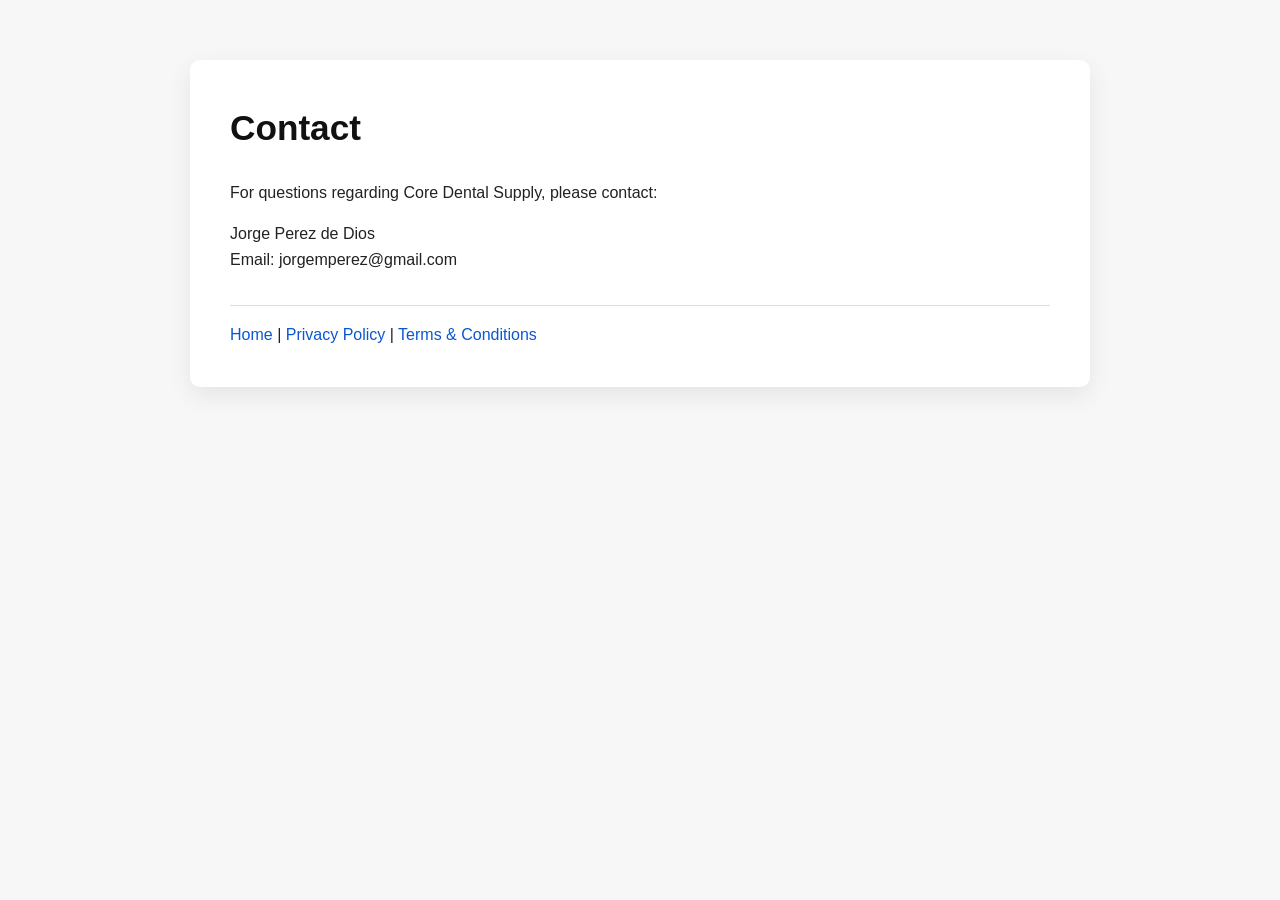
==== contact.html @ 54dd7f2d "Initial website" ====
<!DOCTYPE html>
<html lang="en">
<head>
  <meta charset="UTF-8">
  <meta name="viewport" content="width=device-width, initial-scale=1.0">
  <title>Contact | Core Dental Supply</title>
  <link rel="stylesheet" href="style.css">
</head>
<body>
  <main class="container">

    <h1>Contact</h1>

    <p>
      For questions regarding Core Dental Supply,
      please contact:
    </p>

    <p>
      Jorge Perez de Dios<br>
      Email: jorgemperez@gmail.com
    </p>

    <nav>
      <a href="index.html">Home</a> |
      <a href="privacy.html">Privacy Policy</a> |
      <a href="terms.html">Terms & Conditions</a>
    </nav>

  </main>
</body>
</html>
---- style.css ----
body {
  margin: 0;
  font-family: Arial, Helvetica, sans-serif;
  line-height: 1.6;
  color: #222;
  background: #f7f7f7;
}

.container {
  max-width: 820px;
  margin: 60px auto;
  padding: 40px;
  background: white;
  border-radius: 10px;
  box-shadow: 0 8px 24px rgba(0, 0, 0, 0.08);
}

h1,
h2 {
  color: #111;
}

h1 {
  margin-top: 0;
  font-size: 2.2rem;
}

h2 {
  margin-top: 2rem;
  font-size: 1.3rem;
}

p {
  margin-bottom: 1rem;
}

a {
  color: #0b57d0;
  text-decoration: none;
}

a:hover {
  text-decoration: underline;
}

nav {
  margin-top: 2rem;
  padding-top: 1rem;
  border-top: 1px solid #ddd;
}
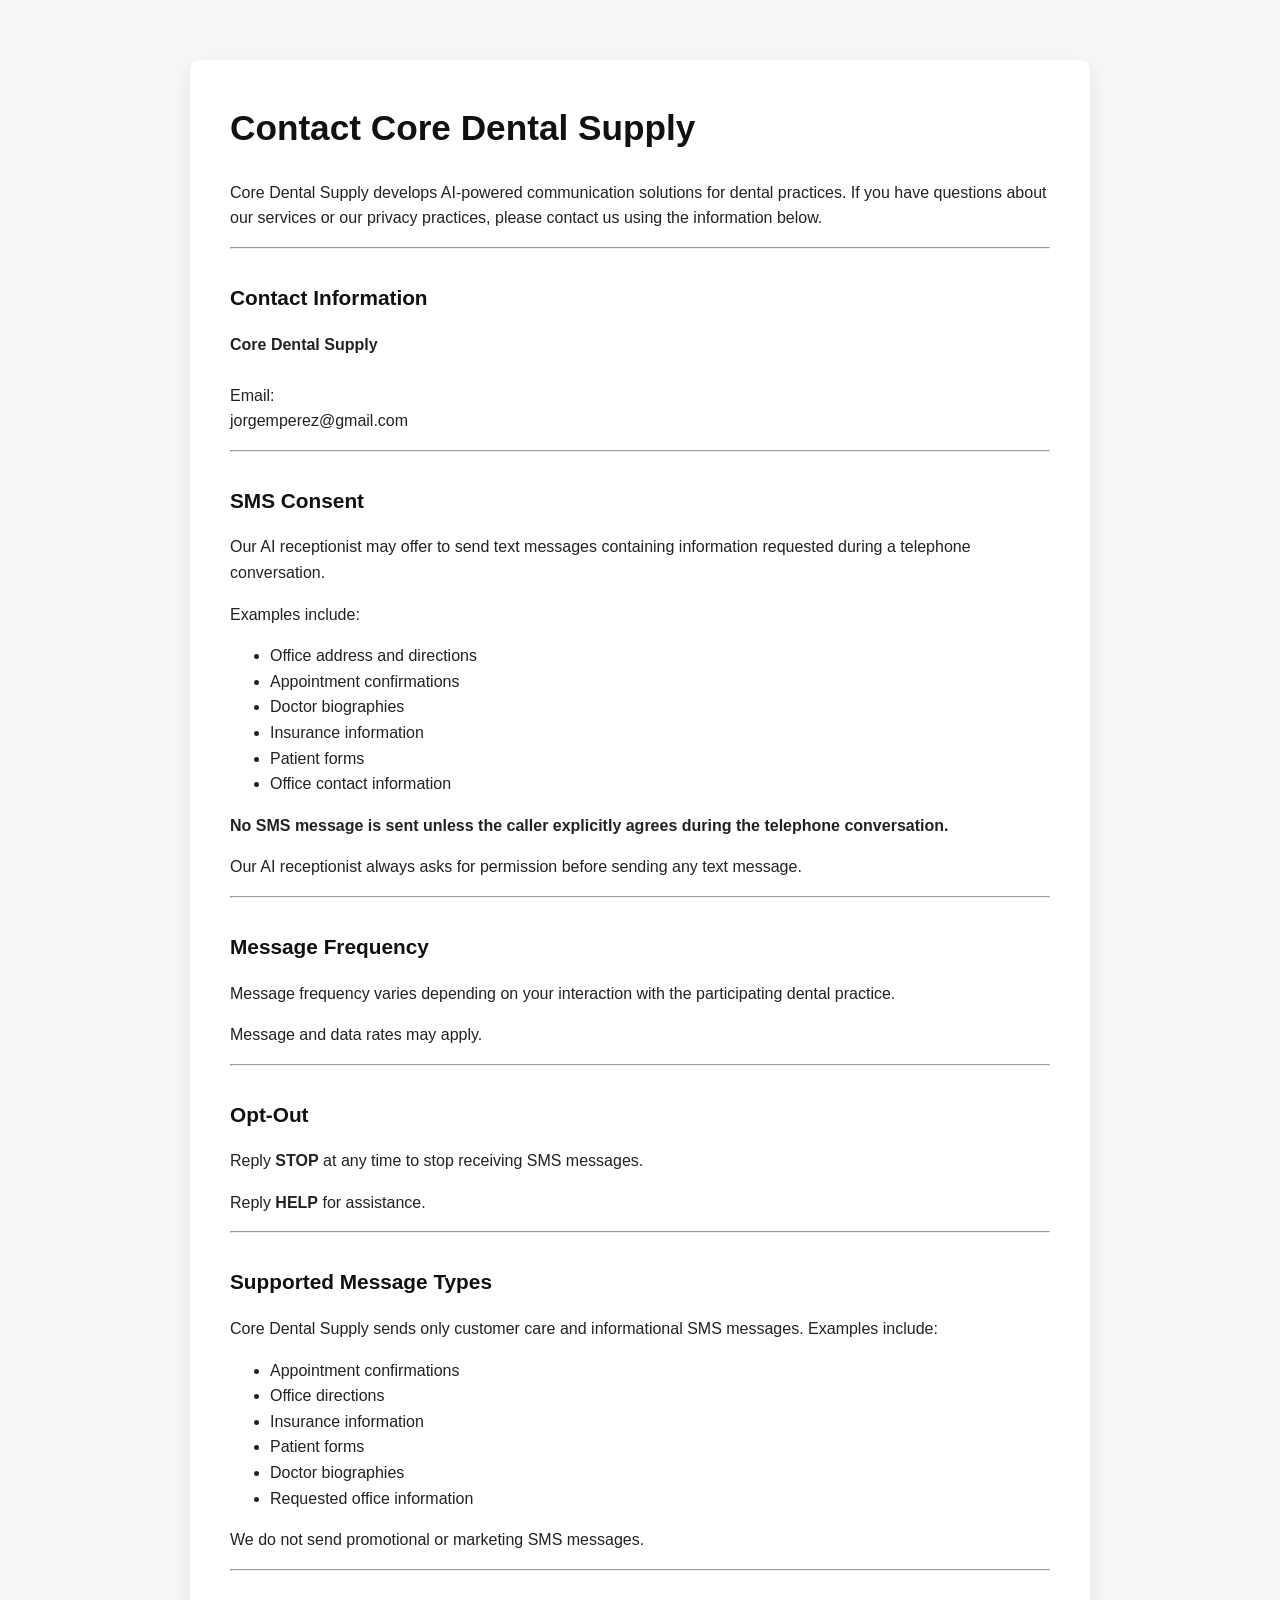
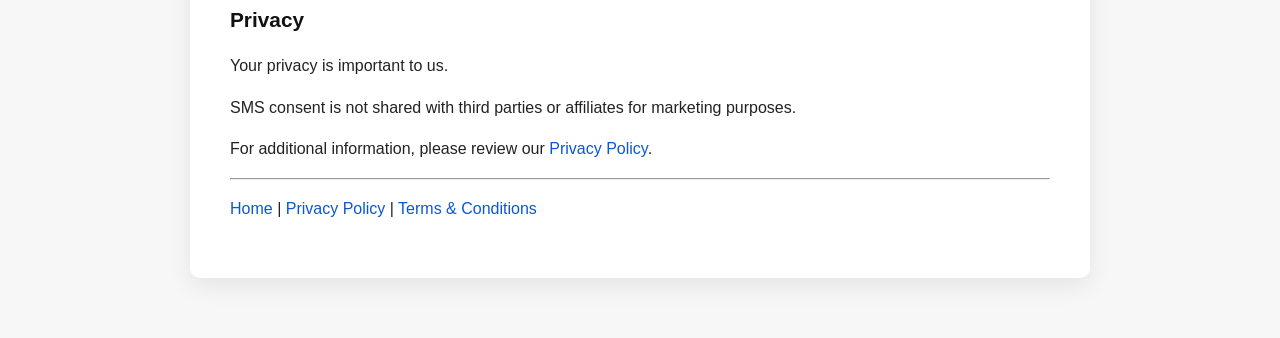
==== commit f6da122f: "Update contact page for Twilio A2P" ====
--- a/contact.html
+++ b/contact.html
@@ -1,32 +1,144 @@
 <!DOCTYPE html>
 <html lang="en">
 <head>
-  <meta charset="UTF-8">
-  <meta name="viewport" content="width=device-width, initial-scale=1.0">
-  <title>Contact | Core Dental Supply</title>
-  <link rel="stylesheet" href="style.css">
+<meta charset="UTF-8">
+<meta name="viewport" content="width=device-width, initial-scale=1.0">
+<title>Contact | Core Dental Supply</title>
+<link rel="stylesheet" href="style.css">
 </head>
+
 <body>
-  <main class="container">
 
-    <h1>Contact</h1>
+<div class="container">
 
-    <p>
-      For questions regarding Core Dental Supply,
-      please contact:
-    </p>
+<h1>Contact Core Dental Supply</h1>
 
-    <p>
-      Jorge Perez de Dios<br>
-      Email: jorgemperez@gmail.com
-    </p>
+<p>
+Core Dental Supply develops AI-powered communication solutions for dental
+practices. If you have questions about our services or our privacy practices,
+please contact us using the information below.
+</p>
 
-    <nav>
-      <a href="index.html">Home</a> |
-      <a href="privacy.html">Privacy Policy</a> |
-      <a href="terms.html">Terms & Conditions</a>
-    </nav>
+<hr>
 
-  </main>
+<h2>Contact Information</h2>
+
+<p>
+
+<strong>Core Dental Supply</strong><br><br>
+
+Email:<br>
+jorgemperez@gmail.com
+
+</p>
+
+<hr>
+
+<h2>SMS Consent</h2>
+
+<p>
+Our AI receptionist may offer to send text messages containing information
+requested during a telephone conversation.
+</p>
+
+<p>
+Examples include:
+</p>
+
+<ul>
+<li>Office address and directions</li>
+<li>Appointment confirmations</li>
+<li>Doctor biographies</li>
+<li>Insurance information</li>
+<li>Patient forms</li>
+<li>Office contact information</li>
+</ul>
+
+<p>
+<strong>No SMS message is sent unless the caller explicitly agrees during the
+telephone conversation.</strong>
+</p>
+
+<p>
+Our AI receptionist always asks for permission before sending any text message.
+</p>
+
+<hr>
+
+<h2>Message Frequency</h2>
+
+<p>
+Message frequency varies depending on your interaction with the participating
+dental practice.
+</p>
+
+<p>
+Message and data rates may apply.
+</p>
+
+<hr>
+
+<h2>Opt-Out</h2>
+
+<p>
+Reply <strong>STOP</strong> at any time to stop receiving SMS messages.
+</p>
+
+<p>
+Reply <strong>HELP</strong> for assistance.
+</p>
+
+<hr>
+
+<h2>Supported Message Types</h2>
+
+<p>
+Core Dental Supply sends only customer care and informational SMS messages.
+Examples include:
+</p>
+
+<ul>
+<li>Appointment confirmations</li>
+<li>Office directions</li>
+<li>Insurance information</li>
+<li>Patient forms</li>
+<li>Doctor biographies</li>
+<li>Requested office information</li>
+</ul>
+
+<p>
+We do not send promotional or marketing SMS messages.
+</p>
+
+<hr>
+
+<h2>Privacy</h2>
+
+<p>
+Your privacy is important to us.
+</p>
+
+<p>
+SMS consent is not shared with third parties or affiliates for marketing
+purposes.
+</p>
+
+<p>
+For additional information, please review our
+<a href="privacy.html">Privacy Policy</a>.
+</p>
+
+<hr>
+
+<p>
+
+<a href="index.html">Home</a> |
+<a href="privacy.html">Privacy Policy</a> |
+<a href="terms.html">Terms & Conditions</a>
+
+</p>
+
+</div>
+
 </body>
-</html>
+</html>
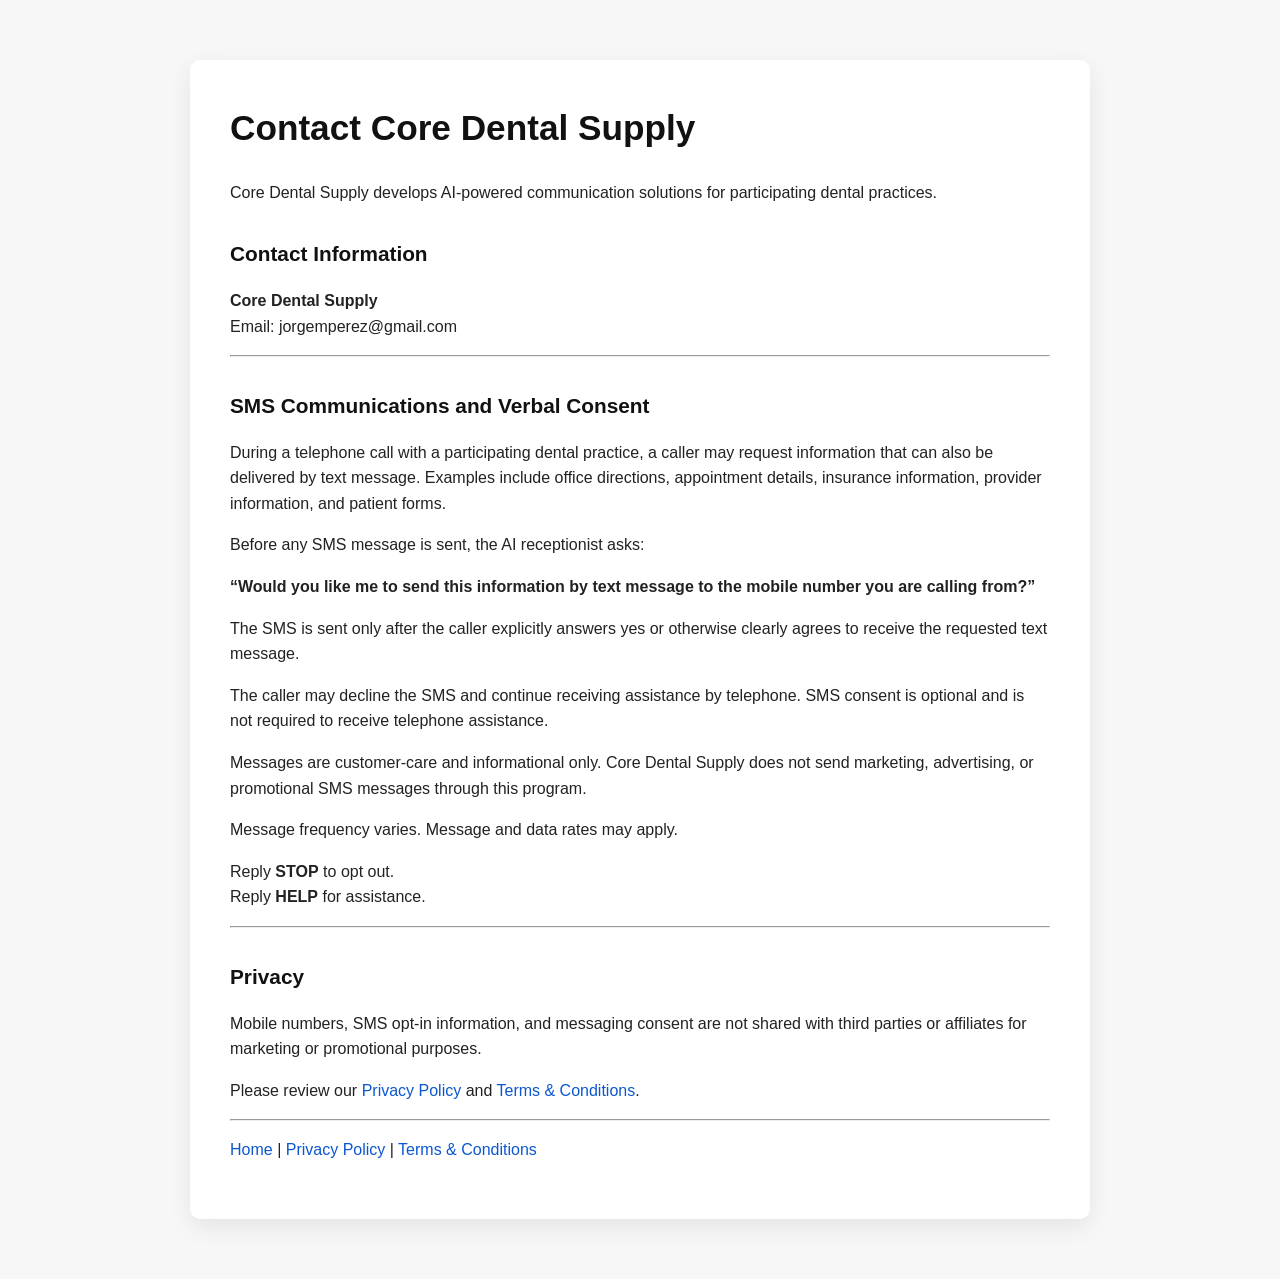
==== commit 11b0e223: "Clarify SMS verbal consent for A2P review" ====
--- a/contact.html
+++ b/contact.html
@@ -1,144 +1,102 @@
 <!DOCTYPE html>
 <html lang="en">
 <head>
-<meta charset="UTF-8">
-<meta name="viewport" content="width=device-width, initial-scale=1.0">
-<title>Contact | Core Dental Supply</title>
-<link rel="stylesheet" href="style.css">
+  <meta charset="UTF-8">
+  <meta name="viewport" content="width=device-width, initial-scale=1.0">
+  <title>Contact | Core Dental Supply</title>
+  <link rel="stylesheet" href="style.css">
 </head>
 
 <body>
+  <div class="container">
 
-<div class="container">
+    <h1>Contact Core Dental Supply</h1>
 
-<h1>Contact Core Dental Supply</h1>
+    <p>
+      Core Dental Supply develops AI-powered communication solutions for
+      participating dental practices.
+    </p>
 
-<p>
-Core Dental Supply develops AI-powered communication solutions for dental
-practices. If you have questions about our services or our privacy practices,
-please contact us using the information below.
-</p>
+    <h2>Contact Information</h2>
 
-<hr>
+    <p>
+      <strong>Core Dental Supply</strong><br>
+      Email: jorgemperez@gmail.com
+    </p>
 
-<h2>Contact Information</h2>
+    <hr>
 
-<p>
+    <h2>SMS Communications and Verbal Consent</h2>
 
-<strong>Core Dental Supply</strong><br><br>
+    <p>
+      During a telephone call with a participating dental practice, a caller
+      may request information that can also be delivered by text message.
+      Examples include office directions, appointment details, insurance
+      information, provider information, and patient forms.
+    </p>
 
-Email:<br>
-jorgemperez@gmail.com
+    <p>
+      Before any SMS message is sent, the AI receptionist asks:
+    </p>
 
-</p>
+    <p>
+      <strong>
+        “Would you like me to send this information by text message to the
+        mobile number you are calling from?”
+      </strong>
+    </p>
 
-<hr>
+    <p>
+      The SMS is sent only after the caller explicitly answers yes or otherwise
+      clearly agrees to receive the requested text message.
+    </p>
 
-<h2>SMS Consent</h2>
+    <p>
+      The caller may decline the SMS and continue receiving assistance by
+      telephone. SMS consent is optional and is not required to receive
+      telephone assistance.
+    </p>
 
-<p>
-Our AI receptionist may offer to send text messages containing information
-requested during a telephone conversation.
-</p>
+    <p>
+      Messages are customer-care and informational only. Core Dental Supply
+      does not send marketing, advertising, or promotional SMS messages through
+      this program.
+    </p>
 
-<p>
-Examples include:
-</p>
+    <p>
+      Message frequency varies. Message and data rates may apply.
+    </p>
 
-<ul>
-<li>Office address and directions</li>
-<li>Appointment confirmations</li>
-<li>Doctor biographies</li>
-<li>Insurance information</li>
-<li>Patient forms</li>
-<li>Office contact information</li>
-</ul>
+    <p>
+      Reply <strong>STOP</strong> to opt out.<br>
+      Reply <strong>HELP</strong> for assistance.
+    </p>
 
-<p>
-<strong>No SMS message is sent unless the caller explicitly agrees during the
-telephone conversation.</strong>
-</p>
+    <hr>
 
-<p>
-Our AI receptionist always asks for permission before sending any text message.
-</p>
+    <h2>Privacy</h2>
 
-<hr>
+    <p>
+      Mobile numbers, SMS opt-in information, and messaging consent are not
+      shared with third parties or affiliates for marketing or promotional
+      purposes.
+    </p>
 
-<h2>Message Frequency</h2>
+    <p>
+      Please review our
+      <a href="privacy.html">Privacy Policy</a>
+      and
+      <a href="terms.html">Terms & Conditions</a>.
+    </p>
 
-<p>
-Message frequency varies depending on your interaction with the participating
-dental practice.
-</p>
+    <hr>
 
-<p>
-Message and data rates may apply.
-</p>
+    <p>
+      <a href="index.html">Home</a> |
+      <a href="privacy.html">Privacy Policy</a> |
+      <a href="terms.html">Terms & Conditions</a>
+    </p>
 
-<hr>
-
-<h2>Opt-Out</h2>
-
-<p>
-Reply <strong>STOP</strong> at any time to stop receiving SMS messages.
-</p>
-
-<p>
-Reply <strong>HELP</strong> for assistance.
-</p>
-
-<hr>
-
-<h2>Supported Message Types</h2>
-
-<p>
-Core Dental Supply sends only customer care and informational SMS messages.
-Examples include:
-</p>
-
-<ul>
-<li>Appointment confirmations</li>
-<li>Office directions</li>
-<li>Insurance information</li>
-<li>Patient forms</li>
-<li>Doctor biographies</li>
-<li>Requested office information</li>
-</ul>
-
-<p>
-We do not send promotional or marketing SMS messages.
-</p>
-
-<hr>
-
-<h2>Privacy</h2>
-
-<p>
-Your privacy is important to us.
-</p>
-
-<p>
-SMS consent is not shared with third parties or affiliates for marketing
-purposes.
-</p>
-
-<p>
-For additional information, please review our
-<a href="privacy.html">Privacy Policy</a>.
-</p>
-
-<hr>
-
-<p>
-
-<a href="index.html">Home</a> |
-<a href="privacy.html">Privacy Policy</a> |
-<a href="terms.html">Terms & Conditions</a>
-
-</p>
-
-</div>
-
+  </div>
 </body>
 </html>
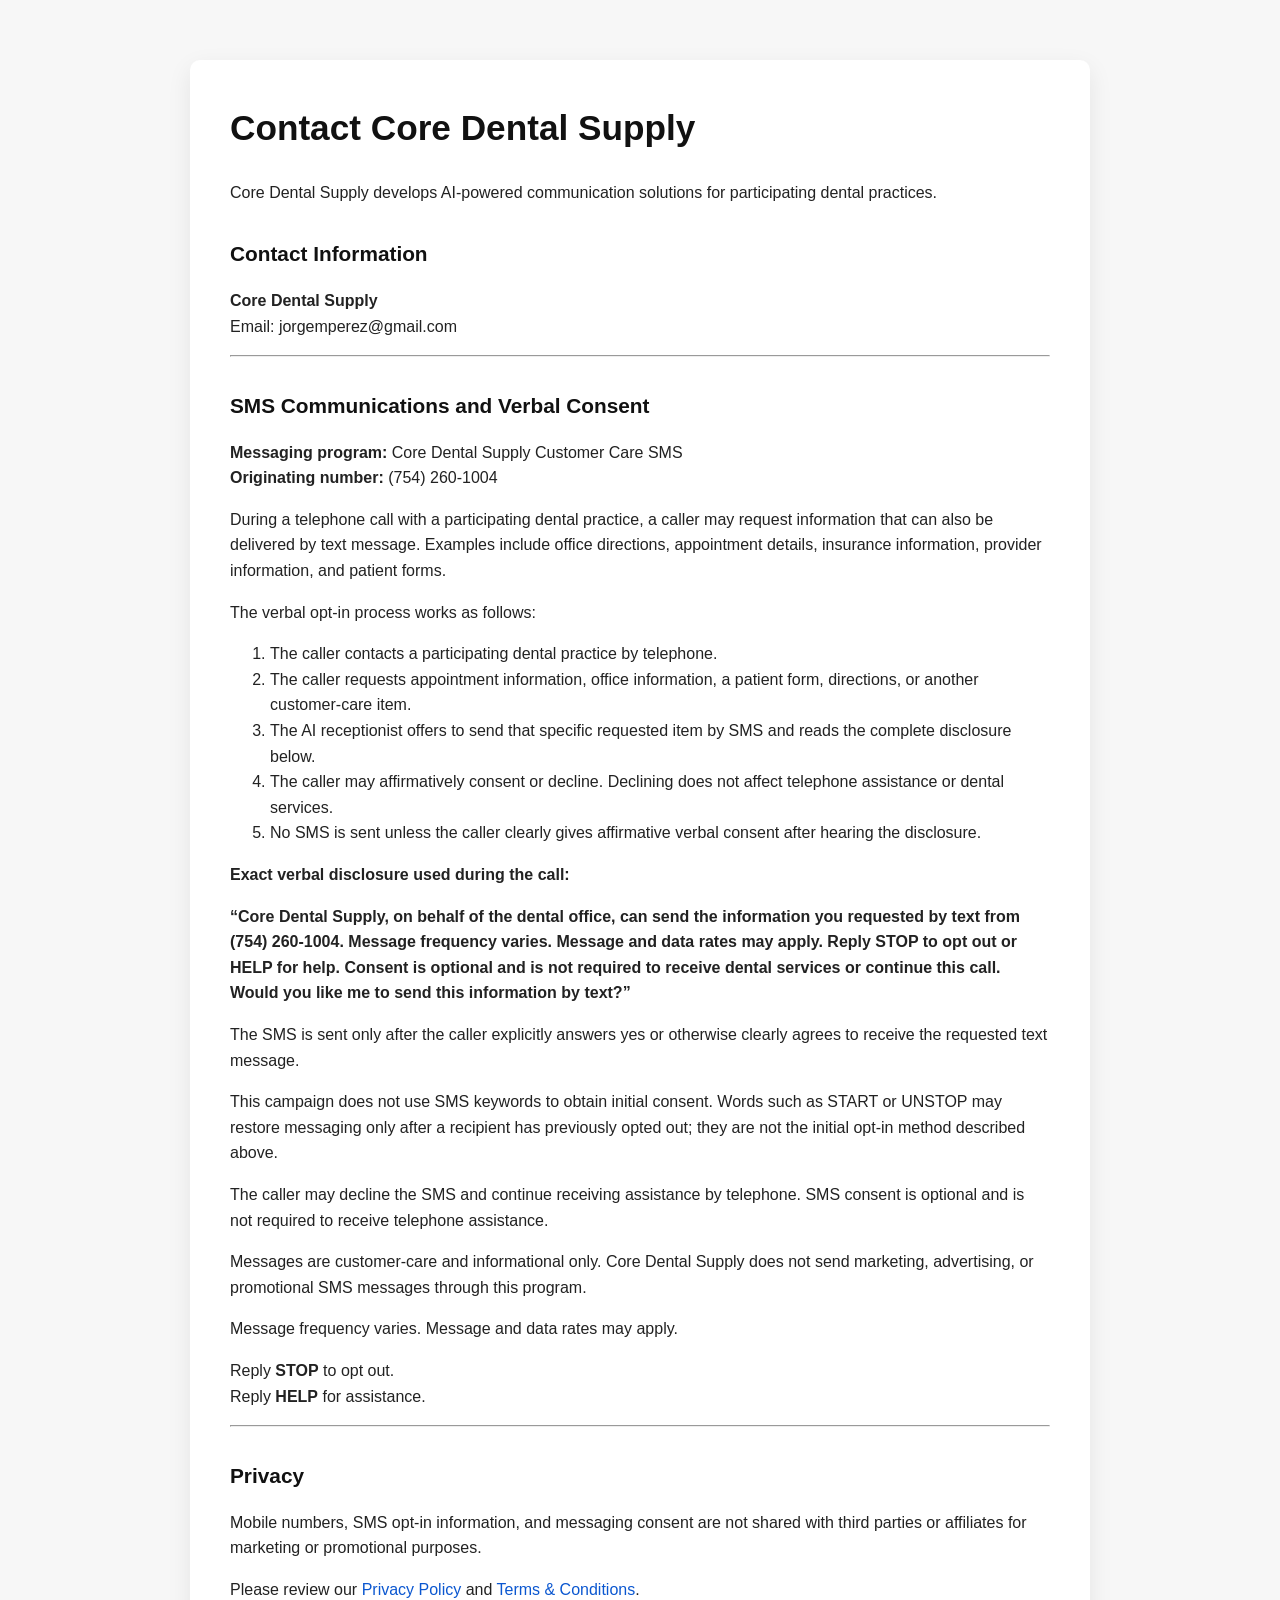
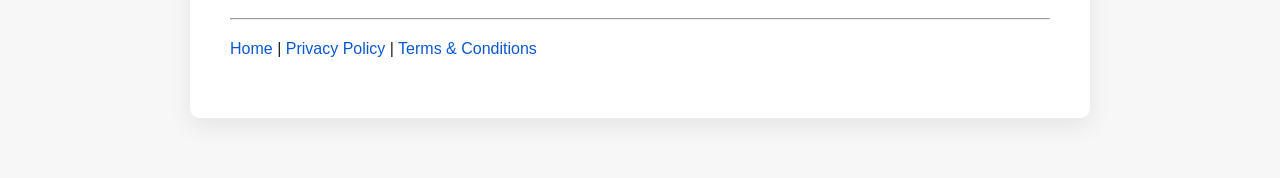
==== commit 197ca929: "Document verifiable SMS consent flow" ====
--- a/contact.html
+++ b/contact.html
@@ -29,6 +29,11 @@
     <h2>SMS Communications and Verbal Consent</h2>
 
     <p>
+      <strong>Messaging program:</strong> Core Dental Supply Customer Care SMS<br>
+      <strong>Originating number:</strong> (754) 260-1004
+    </p>
+
+    <p>
       During a telephone call with a participating dental practice, a caller
       may request information that can also be delivered by text message.
       Examples include office directions, appointment details, insurance
@@ -36,19 +41,46 @@
     </p>
 
     <p>
-      Before any SMS message is sent, the AI receptionist asks:
+      The verbal opt-in process works as follows:
+    </p>
+
+    <ol>
+      <li>The caller contacts a participating dental practice by telephone.</li>
+      <li>The caller requests appointment information, office information, a
+        patient form, directions, or another customer-care item.</li>
+      <li>The AI receptionist offers to send that specific requested item by
+        SMS and reads the complete disclosure below.</li>
+      <li>The caller may affirmatively consent or decline. Declining does not
+        affect telephone assistance or dental services.</li>
+      <li>No SMS is sent unless the caller clearly gives affirmative verbal
+        consent after hearing the disclosure.</li>
+    </ol>
+
+    <p>
+      <strong>Exact verbal disclosure used during the call:</strong>
     </p>
 
     <p>
       <strong>
-        “Would you like me to send this information by text message to the
-        mobile number you are calling from?”
+        “Core Dental Supply, on behalf of the dental office, can send the
+        information you requested by text from (754) 260-1004. Message
+        frequency varies. Message and data rates may apply. Reply STOP to opt
+        out or HELP for help. Consent is optional and is not required to
+        receive dental services or continue this call. Would you like me to
+        send this information by text?”
       </strong>
     </p>
 
     <p>
       The SMS is sent only after the caller explicitly answers yes or otherwise
       clearly agrees to receive the requested text message.
+    </p>
+
+    <p>
+      This campaign does not use SMS keywords to obtain initial consent. Words
+      such as START or UNSTOP may restore messaging only after a recipient has
+      previously opted out; they are not the initial opt-in method described
+      above.
     </p>
 
     <p>
@@ -99,4 +131,4 @@
 
   </div>
 </body>
-</html>+</html>
